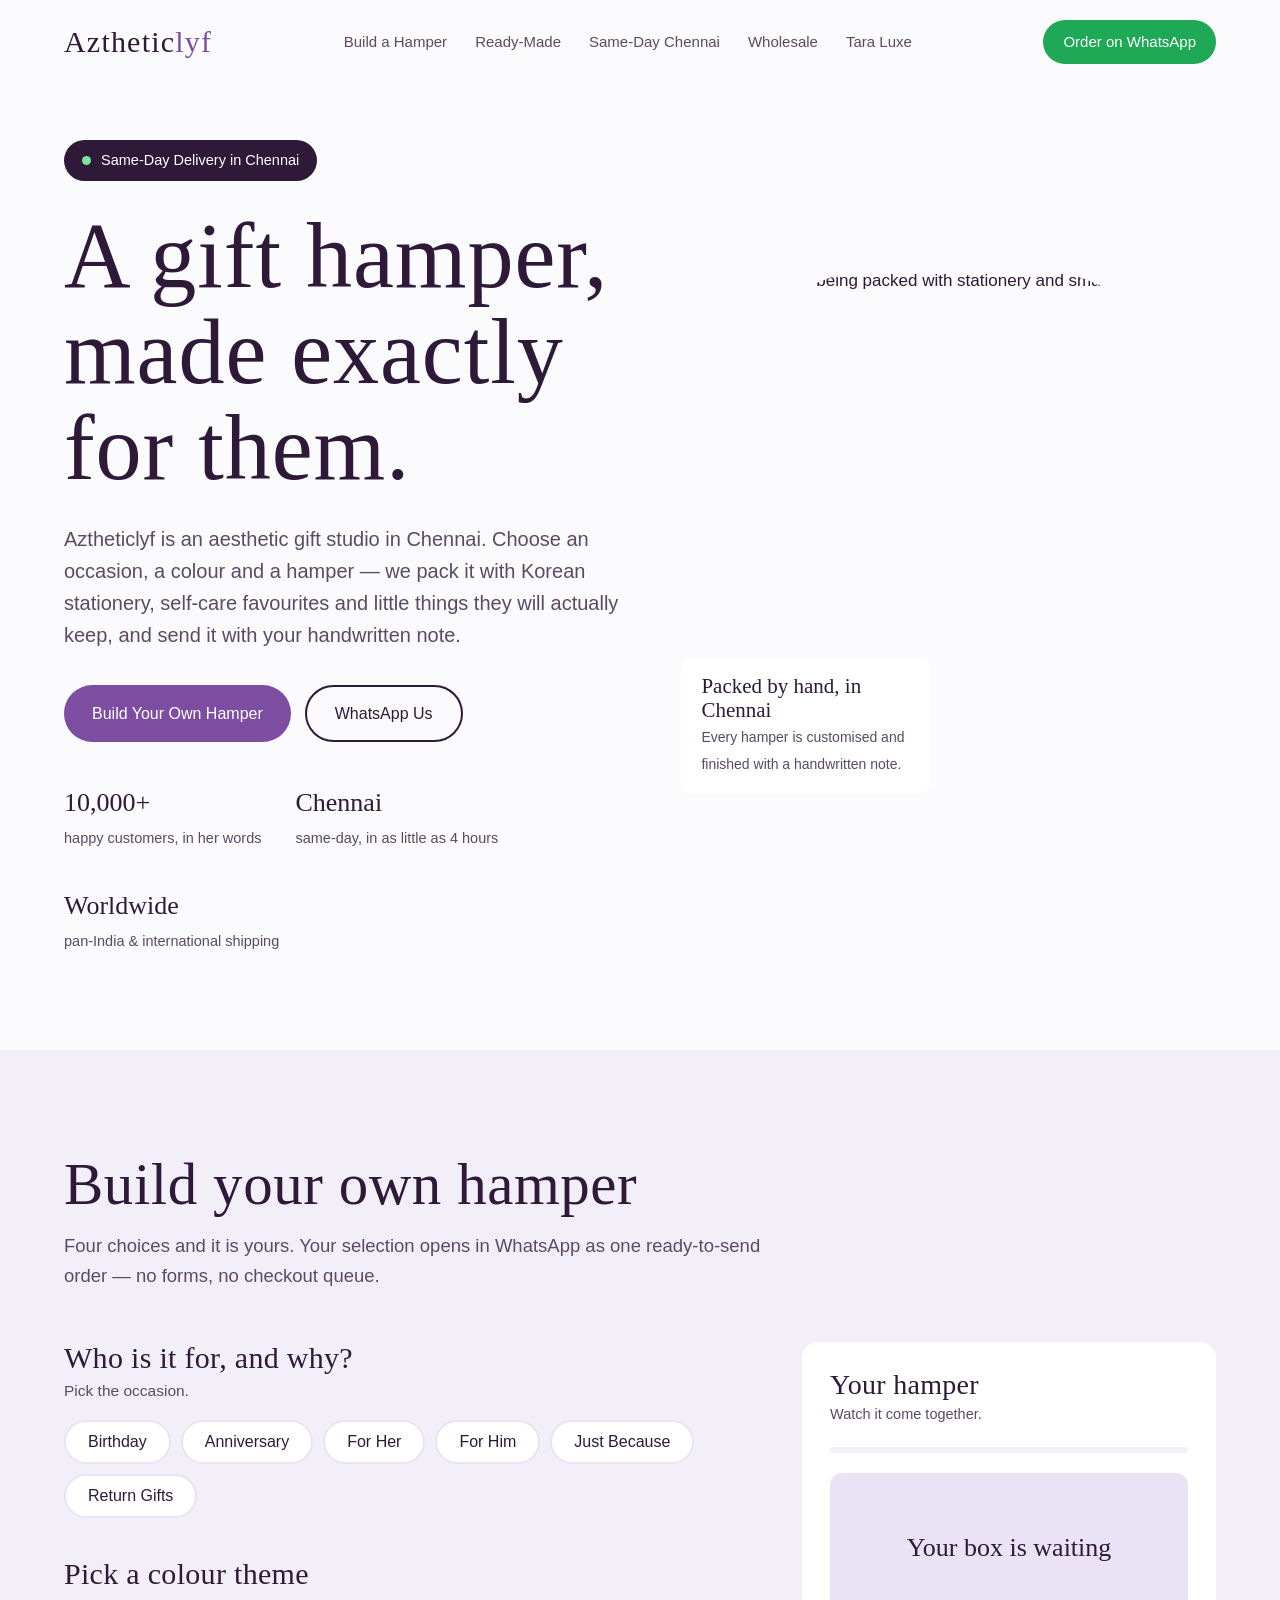
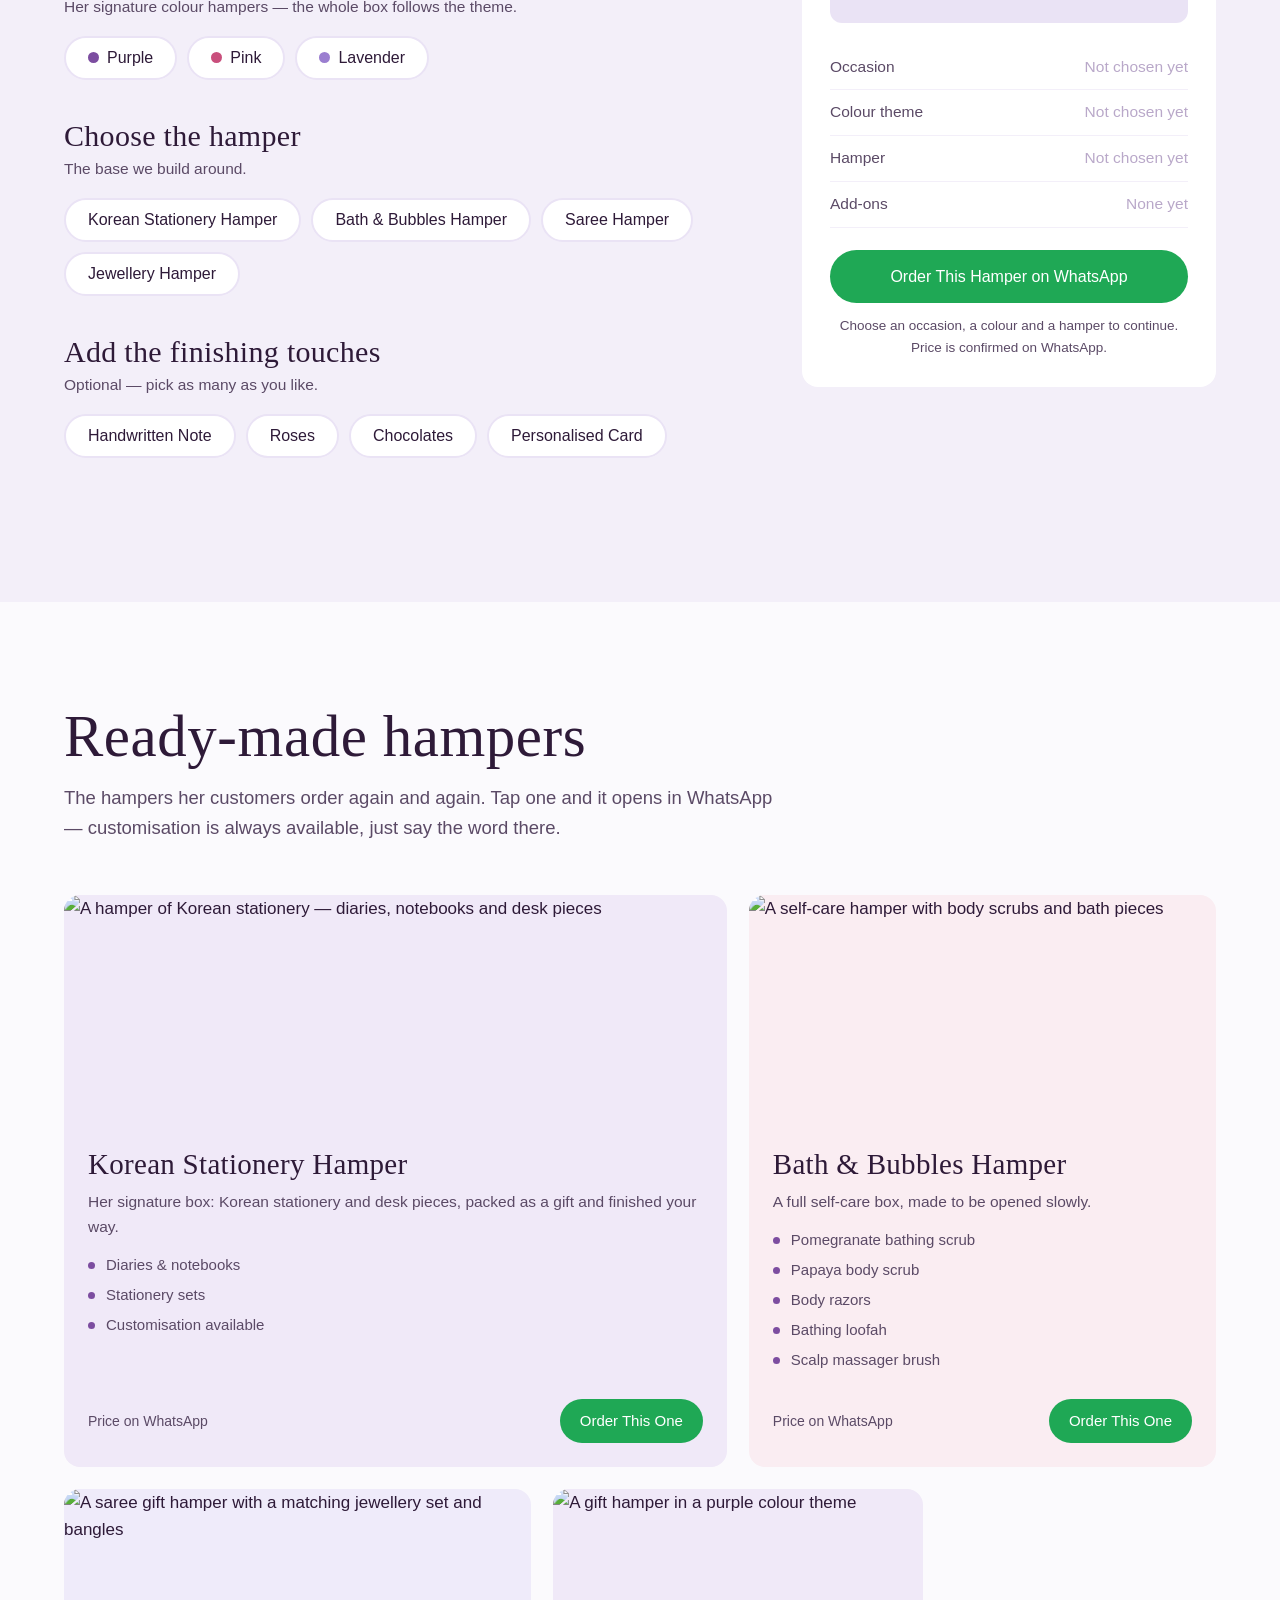
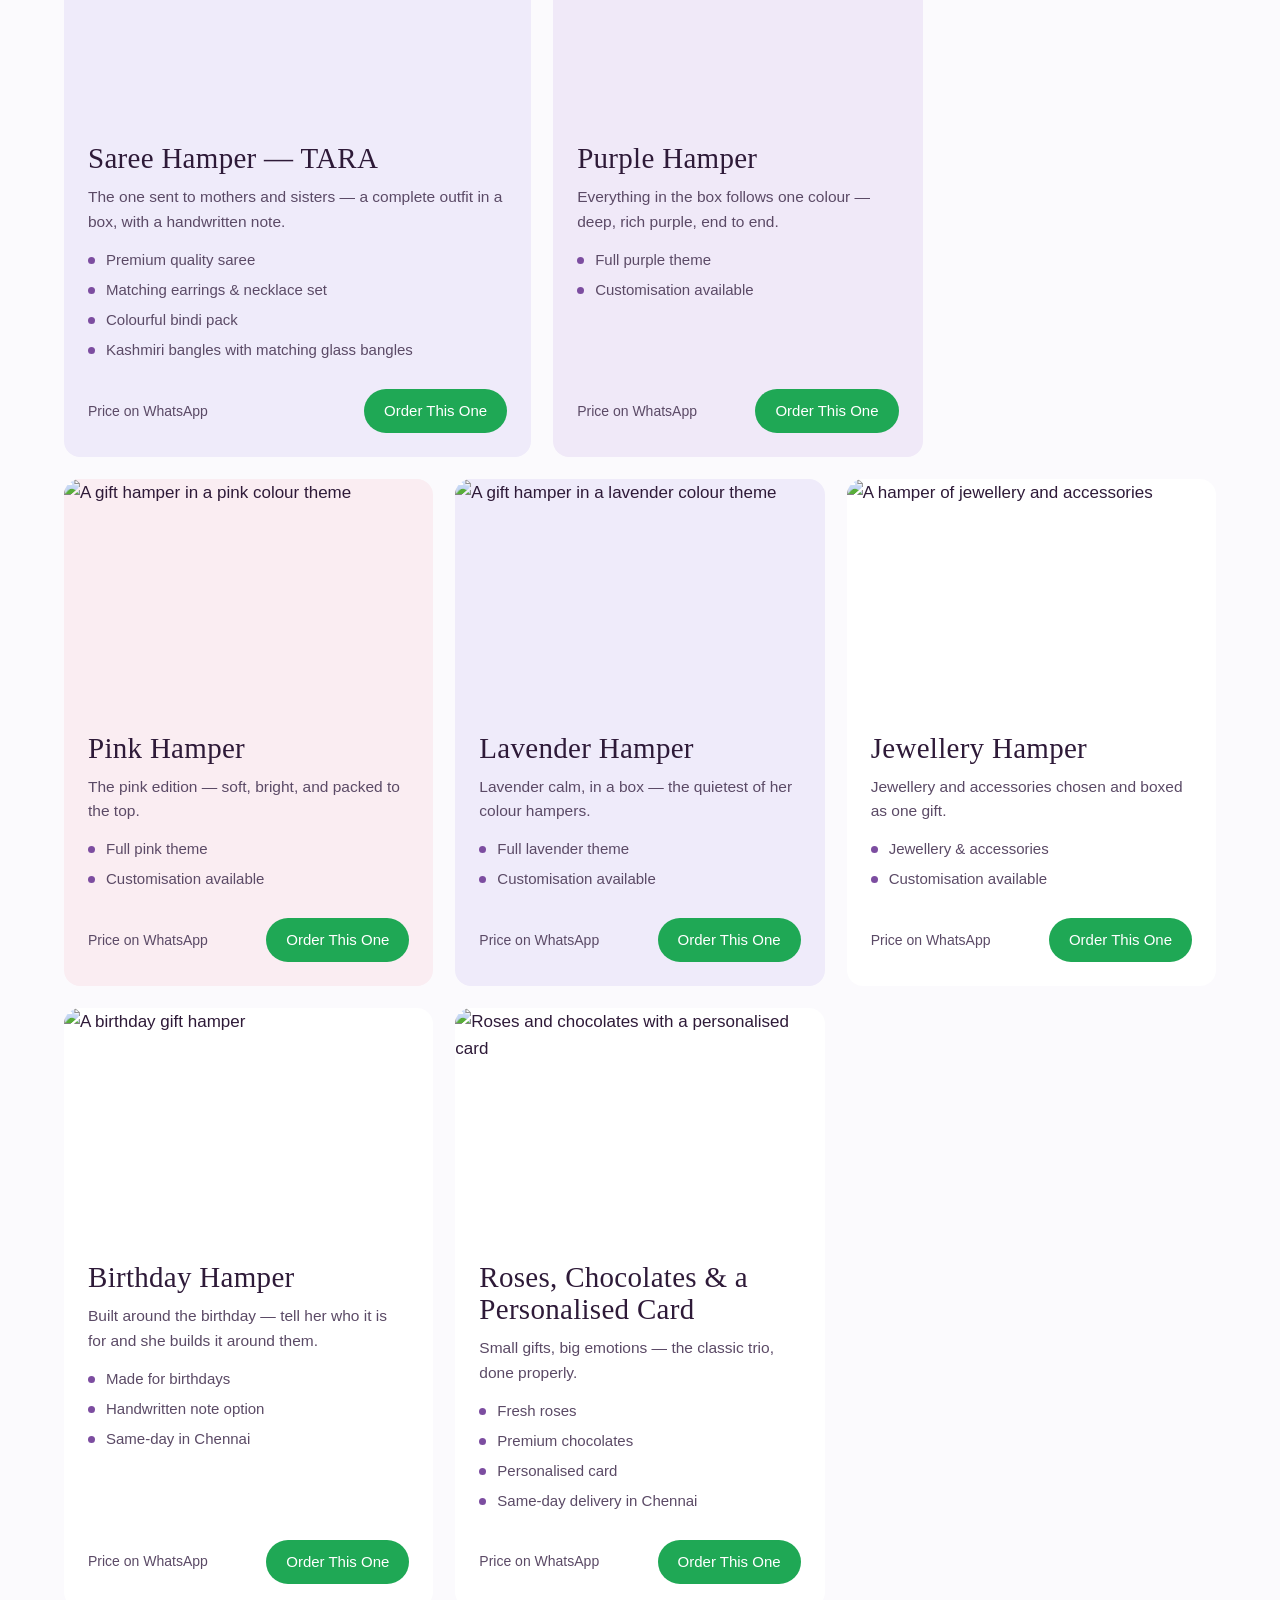
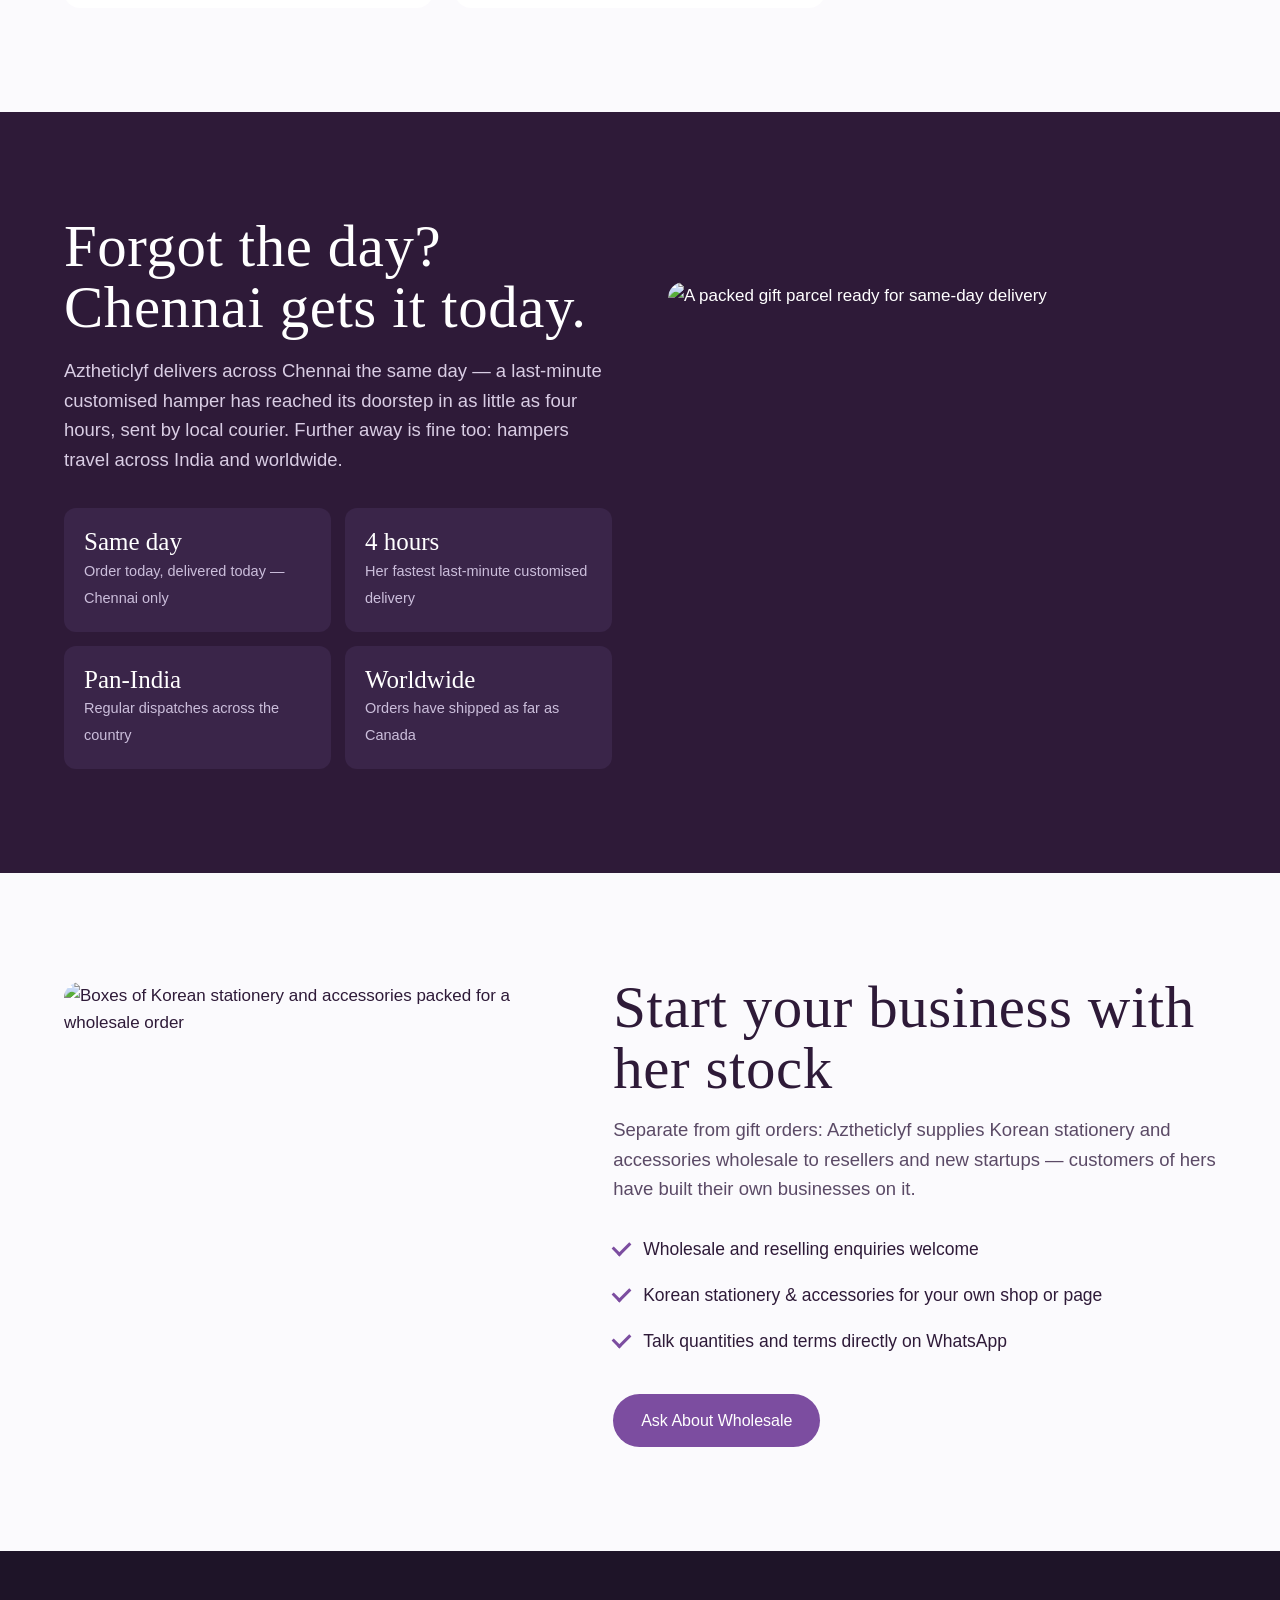
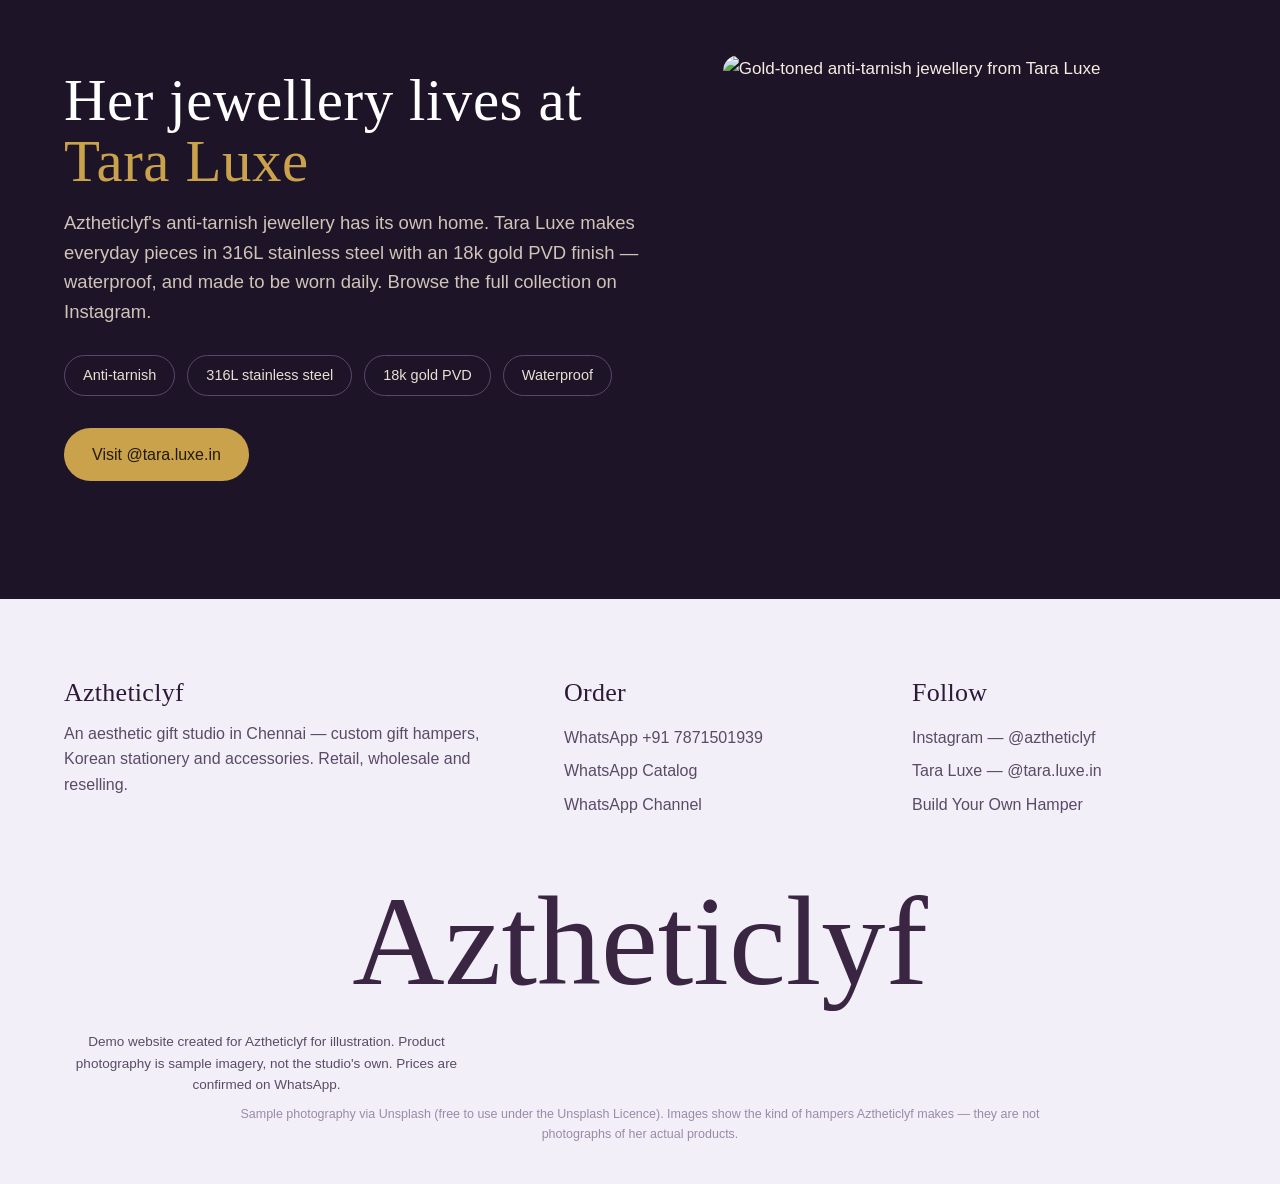
==== index.html @ bad8bf8e "Aztheticlyf hamper demo v1" ====
<!DOCTYPE html>
<html lang="en">
<head>
<meta charset="UTF-8">
<meta name="viewport" content="width=device-width, initial-scale=1.0">
<title>Aztheticlyf — Aesthetic Gift Studio, Chennai | Custom Gift Hampers</title>
<meta name="description" content="Aztheticlyf is an aesthetic gift studio in Chennai. Custom gift hampers, Korean stationery hampers, Bath & Bubbles and Saree hampers — ordered on WhatsApp, with same-day delivery in Chennai.">
<link rel="stylesheet" href="fonts.css">
<style>
:root{
  --ground:#FBFAFD;
  --ground-2:#F3EFF9;
  --ground-3:#EAE3F5;
  --ink:#2E1A38;
  --ink-soft:#5B4A66;
  --accent:#7C4DA0;
  --accent-deep:#5E3580;
  --purple:#7C4DA0;
  --pink:#C94F7C;
  --lavender:#9B7ED0;
  --gold:#C9A24B;
  --dark:#1E1428;
  --radius:999px;
  --max:1200px;
}
*{margin:0;padding:0;box-sizing:border-box}
html{scroll-behavior:smooth}
html.lenis,html.lenis body{height:auto}
.lenis.lenis-smooth{scroll-behavior:auto!important}
body{font-family:'Jost',sans-serif;background:var(--ground);color:var(--ink);font-size:17px;line-height:1.6;font-weight:300;-webkit-font-smoothing:antialiased}
img{display:block;max-width:100%}
a{color:inherit}
h1,h2,h3,.display{font-family:'Italiana',serif;font-weight:400;line-height:1.04;letter-spacing:.01em}
.wrap{max-width:var(--max);margin:0 auto;padding:0 24px}
:focus-visible{outline:3px solid var(--accent);outline-offset:3px;border-radius:4px}
::selection{background:var(--accent);color:#fff}

/* Header */
header{position:sticky;top:0;z-index:50;background:var(--ground)}
.header-in{display:flex;align-items:center;justify-content:space-between;gap:16px;padding-top:18px;padding-bottom:18px}
.wordmark{font-family:'Italiana',serif;font-size:30px;text-decoration:none;letter-spacing:.04em}
.wordmark span{color:var(--accent)}
nav.main{display:flex;gap:28px}
nav.main a{text-decoration:none;font-size:15px;font-weight:400;color:var(--ink-soft)}
nav.main a:hover{color:var(--ink)}
.btn{display:inline-flex;align-items:center;gap:10px;background:var(--accent);color:#fff;text-decoration:none;border:none;cursor:pointer;font-family:'Jost',sans-serif;font-size:16px;font-weight:500;padding:14px 28px;border-radius:var(--radius);transition:background .25s,transform .15s}
.btn:hover{background:var(--accent-deep)}
.btn:active{transform:scale(.97)}
.btn.wa{background:#1FA855}
.btn.wa:hover{background:#178A44}
.btn.ghost{background:transparent;color:var(--ink);border:2px solid var(--ink)}
.btn.ghost:hover{background:var(--ink);color:#fff}
.btn.small{padding:10px 20px;font-size:15px}
.btn[disabled]{opacity:.45;cursor:not-allowed;transform:none}

/* Hero */
.hero{padding:56px 0 96px;background:var(--ground)}
.hero-grid{display:grid;grid-template-columns:1.05fr .95fr;gap:56px;align-items:center}
.hero h1{font-size:clamp(52px,7.2vw,96px)}
.hero h1 em{font-style:normal;color:var(--accent)}
.hero .lede{font-size:20px;color:var(--ink-soft);max-width:34em;margin:26px 0 34px;font-weight:300}
.hero-ctas{display:flex;gap:14px;flex-wrap:wrap}
.sameday{display:inline-flex;align-items:center;gap:10px;background:var(--ink);color:#fff;border-radius:var(--radius);padding:9px 18px;font-size:14.5px;font-weight:500;margin-bottom:28px}
.sameday i{width:9px;height:9px;border-radius:50%;background:#7BE495;display:inline-block}
.hero-meta{display:flex;gap:34px;margin-top:40px;flex-wrap:wrap}
.hero-meta div strong{display:block;font-family:'Italiana',serif;font-size:26px;font-weight:400}
.hero-meta div span{font-size:14.5px;color:var(--ink-soft)}
.hero-img{position:relative}
.hero-img img{width:100%;height:560px;object-fit:cover;border-radius:200px 200px 12px 12px}
.hero-tag{position:absolute;left:-14px;bottom:34px;background:#fff;padding:16px 20px;border-radius:12px;max-width:250px}
.hero-tag strong{font-family:'Italiana',serif;font-weight:400;font-size:21px;display:block;line-height:1.15}
.hero-tag span{font-size:14px;color:var(--ink-soft)}

/* Section base */
section{padding:104px 0}
.sec-head{max-width:720px;margin-bottom:52px}
.sec-head h2{font-size:clamp(40px,4.6vw,62px);margin-bottom:16px}
.sec-head p{font-size:18.5px;color:var(--ink-soft)}

/* Builder */
.builder-sec{background:var(--ground-2)}
.builder-grid{display:grid;grid-template-columns:1.25fr .75fr;gap:48px;align-items:start}
.step-block{margin-bottom:40px}
.step-block h3{font-size:30px;margin-bottom:6px}
.step-block p.hint{color:var(--ink-soft);font-size:15.5px;margin-bottom:16px}
.chips{display:flex;flex-wrap:wrap;gap:10px}
.chip{font-family:'Jost',sans-serif;font-size:16px;font-weight:400;background:#fff;color:var(--ink);border:2px solid var(--ground-3);border-radius:var(--radius);padding:11px 22px;cursor:pointer;transition:border-color .2s,background .2s,transform .12s}
.chip:hover{border-color:var(--accent)}
.chip:active{transform:scale(.96)}
.chip[aria-pressed="true"]{background:var(--ink);border-color:var(--ink);color:#fff}
.chip.theme-purple[aria-pressed="true"]{background:var(--purple);border-color:var(--purple)}
.chip.theme-pink[aria-pressed="true"]{background:var(--pink);border-color:var(--pink)}
.chip.theme-lavender[aria-pressed="true"]{background:var(--lavender);border-color:var(--lavender)}
.chip .dot{display:inline-block;width:11px;height:11px;border-radius:50%;margin-right:8px;vertical-align:baseline}
.summary{position:sticky;top:96px;background:#fff;border-radius:16px;padding:28px}
.summary h3{font-size:28px;margin-bottom:4px}
.summary .sub{font-size:14.5px;color:var(--ink-soft);margin-bottom:20px}
.box-visual{height:150px;border-radius:12px;background:var(--ground-3);position:relative;overflow:hidden;margin-bottom:22px;transition:background .5s}
.box-visual .ribbon{position:absolute;inset:0;display:flex;align-items:center;justify-content:center;font-family:'Italiana',serif;font-size:26px;color:#fff;text-align:center;padding:0 20px;line-height:1.2}
.box-visual .fill{position:absolute;left:0;right:0;bottom:0;height:0%;transition:height .6s cubic-bezier(.22,1,.36,1)}
.sum-row{display:flex;justify-content:space-between;gap:14px;padding:10px 0;border-bottom:1px solid var(--ground-2);font-size:15.5px}
.sum-row dt{color:var(--ink-soft)}
.sum-row dd{font-weight:500;text-align:right}
.sum-row dd.empty{color:#B9A8C9;font-weight:300}
.summary .btn{width:100%;justify-content:center;margin-top:22px}
.summary .note{font-size:13.5px;color:var(--ink-soft);text-align:center;margin-top:12px}
.progress-line{height:6px;background:var(--ground-2);border-radius:99px;overflow:hidden;margin-bottom:20px}
.progress-line i{display:block;height:100%;width:0;background:var(--accent);transition:width .5s cubic-bezier(.22,1,.36,1)}

/* Catalogue */
.cards{display:grid;grid-template-columns:repeat(12,1fr);gap:22px}
.card{background:#fff;border-radius:16px;overflow:hidden;display:flex;flex-direction:column}
.card img{width:100%;height:230px;object-fit:cover}
.card .body{padding:24px;display:flex;flex-direction:column;gap:10px;flex:1}
.card h3{font-size:29px;line-height:1.1}
.card p{color:var(--ink-soft);font-size:15.5px}
.card ul{list-style:none;font-size:15px;color:var(--ink-soft)}
.card ul li{padding:3px 0 3px 18px;position:relative}
.card ul li::before{content:"";position:absolute;left:0;top:12px;width:7px;height:7px;border-radius:50%;background:var(--accent)}
.card .foot{margin-top:auto;padding-top:14px;display:flex;align-items:center;justify-content:space-between;gap:12px}
.price-note{font-size:14px;color:var(--ink-soft);font-weight:400}
.card.c-7{grid-column:span 7}.card.c-5{grid-column:span 5}
.card.c-4{grid-column:span 4}.card.c-8{grid-column:span 8}
.card.tint-purple{background:#F0E9F8}.card.tint-pink{background:#FAEDF2}.card.tint-lav{background:#EFEBFA}
.card.tint-purple .body,.card.tint-pink .body,.card.tint-lav .body{background:transparent}

/* Same day */
.sameday-sec{background:var(--ink);color:#fff}
.sameday-grid{display:grid;grid-template-columns:1fr 1fr;gap:56px;align-items:center}
.sameday-sec h2{font-size:clamp(40px,4.6vw,62px);margin-bottom:18px}
.sameday-sec p{color:#D9CDE4;font-size:18.5px;max-width:32em}
.sameday-sec img{width:100%;height:420px;object-fit:cover;border-radius:16px}
.facts{display:grid;grid-template-columns:1fr 1fr;gap:14px;margin-top:34px}
.fact{background:#3A2549;padding:20px;border-radius:12px}
.fact strong{font-family:'Italiana',serif;font-size:25px;font-weight:400;display:block;line-height:1.15}
.fact span{font-size:14.5px;color:#CBBEDB}

/* Wholesale */
.wholesale-grid{display:grid;grid-template-columns:.9fr 1.1fr;gap:56px;align-items:center}
.wholesale-grid img{width:100%;height:460px;object-fit:cover;border-radius:16px}
.checklist{list-style:none;margin:22px 0 30px}
.checklist li{padding:9px 0 9px 30px;position:relative;font-size:17.5px}
.checklist li::before{content:"";position:absolute;left:0;top:15px;width:14px;height:8px;border-left:3px solid var(--accent);border-bottom:3px solid var(--accent);transform:rotate(-45deg)}

/* Tara */
.tara-sec{background:var(--dark);color:#F3EDE2}
.tara-grid{display:grid;grid-template-columns:1.1fr .9fr;gap:56px;align-items:center}
.tara-sec h2{font-size:clamp(40px,4.6vw,60px);color:#fff}
.tara-sec h2 em{font-style:normal;color:var(--gold)}
.tara-sec p{color:#CFC4B8;font-size:18.5px;margin:16px 0 28px;max-width:32em}
.tara-specs{display:flex;gap:12px;flex-wrap:wrap;margin-bottom:32px}
.tara-specs span{border:1.5px solid #57496B;border-radius:var(--radius);padding:8px 18px;font-size:14.5px;color:#E7DFD2}
.tara-sec img{width:100%;height:440px;object-fit:cover;border-radius:16px}
.btn.gold{background:var(--gold);color:#241A05}
.btn.gold:hover{background:#B28F3A}

/* Footer */
footer{background:var(--ground-2);padding:80px 0 40px}
.foot-grid{display:grid;grid-template-columns:1.2fr .8fr .8fr;gap:44px;margin-bottom:56px}
footer h3{font-size:26px;margin-bottom:14px}
footer a{color:var(--ink-soft);text-decoration:none;display:block;padding:4px 0;font-size:16px}
footer a:hover{color:var(--ink)}
footer p{color:var(--ink-soft);font-size:16px;max-width:30em}
.foot-name{font-family:'Italiana',serif;font-size:clamp(56px,10vw,130px);line-height:1;text-align:center;color:var(--ink);opacity:.94}
.demo-note{text-align:center;font-size:13.5px;color:var(--ink-soft);margin-top:26px}
.credits{text-align:center;font-size:12.5px;color:#9A8AA8;margin-top:8px;max-width:800px;margin-left:auto;margin-right:auto}

.reveal{opacity:1}
@media (prefers-reduced-motion:no-preference){
  .js .reveal{opacity:0}
}
@media(max-width:900px){
  nav.main{display:none}
  .hero-grid,.builder-grid,.sameday-grid,.wholesale-grid,.tara-grid,.foot-grid{grid-template-columns:1fr}
  .hero{padding:32px 0 64px}
  .hero-img img{height:380px}
  .summary{position:static}
  section{padding:72px 0}
  .card.c-7,.card.c-5,.card.c-4,.card.c-8{grid-column:span 12}
  .facts{grid-template-columns:1fr 1fr}
}
@media(max-width:480px){
  body{font-size:16px}
  .wordmark{font-size:23px}
  .header-in{gap:8px}
  .header-in .btn.small{padding:9px 14px;font-size:13.5px;white-space:nowrap}
  .hero h1{font-size:54px}
  .facts{grid-template-columns:1fr}
  .hero-meta{gap:20px}
  .btn{width:100%;justify-content:center}
  .hero-ctas .btn{width:100%}
  .card .foot{flex-direction:column;align-items:stretch}
  .card .foot .btn{justify-content:center}
}
</style>
</head>
<body>
<header>
  <div class="wrap header-in">
    <a class="wordmark" href="#top">Azthetic<span>lyf</span></a>
    <nav class="main" aria-label="Main">
      <a href="#builder">Build a Hamper</a>
      <a href="#hampers">Ready-Made</a>
      <a href="#sameday">Same-Day Chennai</a>
      <a href="#wholesale">Wholesale</a>
      <a href="#tara">Tara Luxe</a>
    </nav>
    <a class="btn small wa" href="https://wa.me/917871501939?text=Hi%20Aztheticlyf!%20I%27d%20like%20to%20order%20a%20gift%20hamper." target="_blank" rel="noopener">Order on WhatsApp</a>
  </div>
</header>

<main id="top">
  <!-- HERO -->
  <div class="hero">
    <div class="wrap hero-grid">
      <div>
        <p class="sameday reveal"><i></i> Same-Day Delivery in Chennai</p>
        <h1 class="reveal">A gift hamper, made exactly for them.</h1>
        <p class="lede reveal">Aztheticlyf is an aesthetic gift studio in Chennai. Choose an occasion, a colour and a hamper — we pack it with Korean stationery, self-care favourites and little things they will actually keep, and send it with your handwritten note.</p>
        <div class="hero-ctas reveal">
          <a class="btn" href="#builder">Build Your Own Hamper</a>
          <a class="btn ghost" href="https://wa.me/917871501939?text=Hi%20Aztheticlyf!%20I%27d%20like%20to%20order%20a%20gift%20hamper." target="_blank" rel="noopener">WhatsApp Us</a>
        </div>
        <div class="hero-meta reveal">
          <div><strong>10,000+</strong><span>happy customers, in her words</span></div>
          <div><strong>Chennai</strong><span>same-day, in as little as 4 hours</span></div>
          <div><strong>Worldwide</strong><span>pan-India &amp; international shipping</span></div>
        </div>
      </div>
      <div class="hero-img reveal">
        <img id="heroImg" src="assets/hero.jpg" alt="A gift hamper being packed with stationery and small gifts" width="900" height="1120">
        <div class="hero-tag"><strong>Packed by hand, in Chennai</strong><span>Every hamper is customised and finished with a handwritten note.</span></div>
      </div>
    </div>
  </div>

  <!-- BUILDER -->
  <section class="builder-sec" id="builder">
    <div class="wrap">
      <div class="sec-head reveal">
        <h2>Build your own hamper</h2>
        <p>Four choices and it is yours. Your selection opens in WhatsApp as one ready-to-send order — no forms, no checkout queue.</p>
      </div>
      <div class="builder-grid">
        <div>
          <div class="step-block reveal">
            <h3>Who is it for, and why?</h3>
            <p class="hint">Pick the occasion.</p>
            <div class="chips" role="group" aria-label="Occasion" id="occasionChips"></div>
          </div>
          <div class="step-block reveal">
            <h3>Pick a colour theme</h3>
            <p class="hint">Her signature colour hampers — the whole box follows the theme.</p>
            <div class="chips" role="group" aria-label="Colour theme" id="themeChips"></div>
          </div>
          <div class="step-block reveal">
            <h3>Choose the hamper</h3>
            <p class="hint">The base we build around.</p>
            <div class="chips" role="group" aria-label="Hamper type" id="baseChips"></div>
          </div>
          <div class="step-block reveal">
            <h3>Add the finishing touches</h3>
            <p class="hint">Optional — pick as many as you like.</p>
            <div class="chips" role="group" aria-label="Add-ons" id="addonChips"></div>
          </div>
        </div>
        <aside class="summary reveal" aria-live="polite" aria-label="Your hamper summary">
          <h3>Your hamper</h3>
          <p class="sub">Watch it come together.</p>
          <div class="progress-line" aria-hidden="true"><i id="progressFill"></i></div>
          <div class="box-visual" id="boxVisual">
            <div class="fill" id="boxFill"></div>
            <div class="ribbon" id="boxLabel">Your box is waiting</div>
          </div>
          <dl>
            <div class="sum-row"><dt>Occasion</dt><dd id="sumOccasion" class="empty">Not chosen yet</dd></div>
            <div class="sum-row"><dt>Colour theme</dt><dd id="sumTheme" class="empty">Not chosen yet</dd></div>
            <div class="sum-row"><dt>Hamper</dt><dd id="sumBase" class="empty">Not chosen yet</dd></div>
            <div class="sum-row"><dt>Add-ons</dt><dd id="sumAddons" class="empty">None yet</dd></div>
          </dl>
          <a class="btn wa" id="orderBtn" href="#" target="_blank" rel="noopener" aria-disabled="true">Order This Hamper on WhatsApp</a>
          <p class="note" id="orderNote">Choose an occasion, a colour and a hamper to continue. Price is confirmed on WhatsApp.</p>
        </aside>
      </div>
    </div>
  </section>

  <!-- READY-MADE -->
  <section id="hampers">
    <div class="wrap">
      <div class="sec-head reveal">
        <h2>Ready-made hampers</h2>
        <p>The hampers her customers order again and again. Tap one and it opens in WhatsApp — customisation is always available, just say the word there.</p>
      </div>
      <div class="cards" id="cards"></div>
    </div>
  </section>

  <!-- SAME DAY -->
  <section class="sameday-sec" id="sameday">
    <div class="wrap sameday-grid">
      <div class="reveal">
        <h2>Forgot the day? Chennai gets it today.</h2>
        <p>Aztheticlyf delivers across Chennai the same day — a last-minute customised hamper has reached its doorstep in as little as four hours, sent by local courier. Further away is fine too: hampers travel across India and worldwide.</p>
        <div class="facts">
          <div class="fact"><strong>Same day</strong><span>Order today, delivered today — Chennai only</span></div>
          <div class="fact"><strong>4 hours</strong><span>Her fastest last-minute customised delivery</span></div>
          <div class="fact"><strong>Pan-India</strong><span>Regular dispatches across the country</span></div>
          <div class="fact"><strong>Worldwide</strong><span>Orders have shipped as far as Canada</span></div>
        </div>
      </div>
      <img class="reveal" id="samedayImg" src="assets/delivery.jpg" alt="A packed gift parcel ready for same-day delivery" width="900" height="760" loading="lazy">
    </div>
  </section>

  <!-- WHOLESALE -->
  <section id="wholesale">
    <div class="wrap wholesale-grid">
      <img class="reveal" id="wholesaleImg" src="assets/wholesale.jpg" alt="Boxes of Korean stationery and accessories packed for a wholesale order" width="900" height="1020" loading="lazy">
      <div class="reveal">
        <div class="sec-head" style="margin-bottom:0">
          <h2>Start your business with her stock</h2>
          <p>Separate from gift orders: Aztheticlyf supplies Korean stationery and accessories wholesale to resellers and new startups — customers of hers have built their own businesses on it.</p>
        </div>
        <ul class="checklist">
          <li>Wholesale and reselling enquiries welcome</li>
          <li>Korean stationery &amp; accessories for your own shop or page</li>
          <li>Talk quantities and terms directly on WhatsApp</li>
        </ul>
        <a class="btn" href="https://wa.me/917871501939?text=Hi%20Aztheticlyf!%20I%27m%20interested%20in%20WHOLESALE%20%2F%20reselling%20your%20Korean%20stationery%20and%20accessories.%20Please%20share%20the%20details." target="_blank" rel="noopener">Ask About Wholesale</a>
      </div>
    </div>
  </section>

  <!-- TARA LUXE -->
  <section class="tara-sec" id="tara">
    <div class="wrap tara-grid">
      <div class="reveal">
        <h2>Her jewellery lives at <em>Tara Luxe</em></h2>
        <p>Aztheticlyf's anti-tarnish jewellery has its own home. Tara Luxe makes everyday pieces in 316L stainless steel with an 18k gold PVD finish — waterproof, and made to be worn daily. Browse the full collection on Instagram.</p>
        <div class="tara-specs">
          <span>Anti-tarnish</span><span>316L stainless steel</span><span>18k gold PVD</span><span>Waterproof</span>
        </div>
        <a class="btn gold" href="https://www.instagram.com/tara.luxe.in" target="_blank" rel="noopener">Visit @tara.luxe.in</a>
      </div>
      <img class="reveal" id="taraImg" src="assets/tara.jpg" alt="Gold-toned anti-tarnish jewellery from Tara Luxe" width="900" height="980" loading="lazy">
    </div>
  </section>
</main>

<footer>
  <div class="wrap">
    <div class="foot-grid">
      <div>
        <h3>Aztheticlyf</h3>
        <p>An aesthetic gift studio in Chennai — custom gift hampers, Korean stationery and accessories. Retail, wholesale and reselling.</p>
      </div>
      <div>
        <h3>Order</h3>
        <a href="https://wa.me/917871501939" target="_blank" rel="noopener">WhatsApp +91 7871501939</a>
        <a href="https://wa.me/c/917871501939" target="_blank" rel="noopener">WhatsApp Catalog</a>
        <a href="https://whatsapp.com/channel/0029VbCXET9IXnlwzl1VD32G" target="_blank" rel="noopener">WhatsApp Channel</a>
      </div>
      <div>
        <h3>Follow</h3>
        <a href="https://www.instagram.com/aztheticlyf" target="_blank" rel="noopener">Instagram — @aztheticlyf</a>
        <a href="https://www.instagram.com/tara.luxe.in" target="_blank" rel="noopener">Tara Luxe — @tara.luxe.in</a>
        <a href="#builder">Build Your Own Hamper</a>
      </div>
    </div>
    <p class="foot-name">Aztheticlyf</p>
    <p class="demo-note">Demo website created for Aztheticlyf for illustration. Product photography is sample imagery, not the studio's own. Prices are confirmed on WhatsApp.</p>
    <p class="credits" id="credits">Sample photography via Unsplash (free to use under the Unsplash Licence). Images show the kind of hampers Aztheticlyf makes — they are not photographs of her actual products.</p>
  </div>
</footer>

<script src="assets/gsap.min.js"></script>
<script src="assets/ScrollTrigger.min.js"></script>
<script src="assets/lenis.min.js"></script>
<script>
(function(){
  "use strict";
  document.documentElement.classList.add('js');
  var WA = "https://wa.me/917871501939";

  /* ---------- Builder ---------- */
  var OCCASIONS = ["Birthday","Anniversary","For Her","For Him","Just Because","Return Gifts"];
  var THEMES = [
    {name:"Purple", hex:"#7C4DA0"},
    {name:"Pink", hex:"#C94F7C"},
    {name:"Lavender", hex:"#9B7ED0"}
  ];
  var BASES = ["Korean Stationery Hamper","Bath & Bubbles Hamper","Saree Hamper","Jewellery Hamper"];
  var ADDONS = ["Handwritten Note","Roses","Chocolates","Personalised Card"];

  var state = { occasion:null, theme:null, base:null, addons:new Set() };

  function chipGroup(el, items, render){
    items.forEach(function(item){ render(el, item); });
  }
  function makeChip(label, group, isTheme, hex){
    var b = document.createElement('button');
    b.type = 'button'; b.className = 'chip' + (isTheme ? ' theme-' + label.toLowerCase() : '');
    b.setAttribute('aria-pressed','false');
    if(isTheme){ b.innerHTML = '<span class="dot" style="background:'+hex+'"></span>' + label; }
    else { b.textContent = label; }
    b.addEventListener('click', function(){
      if(group === 'addons'){
        var on = b.getAttribute('aria-pressed') === 'true';
        b.setAttribute('aria-pressed', on ? 'false' : 'true');
        if(on) state.addons.delete(label); else state.addons.add(label);
      } else {
        var siblings = b.parentElement.querySelectorAll('.chip');
        siblings.forEach(function(s){ s.setAttribute('aria-pressed','false'); });
        b.setAttribute('aria-pressed','true');
        state[group] = label;
      }
      updateSummary();
    });
    return b;
  }
  chipGroup(document.getElementById('occasionChips'), OCCASIONS, function(el,i){ el.appendChild(makeChip(i,'occasion')); });
  chipGroup(document.getElementById('themeChips'), THEMES, function(el,t){ el.appendChild(makeChip(t.name,'theme',true,t.hex)); });
  chipGroup(document.getElementById('baseChips'), BASES, function(el,i){ el.appendChild(makeChip(i,'base')); });
  chipGroup(document.getElementById('addonChips'), ADDONS, function(el,i){ el.appendChild(makeChip(i,'addons')); });

  function setRow(id, val){
    var el = document.getElementById(id);
    el.textContent = val || el.dataset.empty;
    el.classList.toggle('empty', !val);
  }
  ['sumOccasion','sumTheme','sumBase','sumAddons'].forEach(function(id){
    var el=document.getElementById(id); el.dataset.empty = el.textContent;
  });

  function updateSummary(){
    setRow('sumOccasion', state.occasion);
    setRow('sumTheme', state.theme);
    setRow('sumBase', state.base);
    setRow('sumAddons', state.addons.size ? Array.from(state.addons).join(', ') : null);

    var steps = (state.occasion?1:0) + (state.theme?1:0) + (state.base?1:0);
    document.getElementById('progressFill').style.width = (steps/3*100) + '%';
    var fill = document.getElementById('boxFill');
    var themeObj = THEMES.find(function(t){ return t.name === state.theme; });
    fill.style.height = (steps/3*100) + '%';
    fill.style.background = themeObj ? themeObj.hex : 'transparent';
    var label = document.getElementById('boxLabel');
    if(steps === 3){
      label.textContent = state.base.replace(' Hamper','') + ' · ' + state.theme;
      document.getElementById('boxVisual').style.background = '#fff';
    } else if(steps > 0){
      label.textContent = 'Building your box…';
      label.style.color = 'var(--ink)';
    } else {
      label.textContent = 'Your box is waiting';
      label.style.color = 'var(--ink)';
    }
    if(steps === 3) label.style.color = '#fff';

    var btn = document.getElementById('orderBtn');
    var note = document.getElementById('orderNote');
    if(steps === 3){
      var lines = [
        "Hi Aztheticlyf! I'd like to build my own hamper.",
        "Occasion: " + state.occasion,
        "Colour theme: " + state.theme,
        "Hamper: " + state.base,
        "Add-ons: " + (state.addons.size ? Array.from(state.addons).join(', ') : 'None'),
        "Please share the price and details."
      ];
      btn.href = WA + "?text=" + encodeURIComponent(lines.join("\n"));
      btn.removeAttribute('aria-disabled');
      btn.removeAttribute('disabled');
      note.textContent = "Ready — this opens WhatsApp with your full selection written out.";
    } else {
      btn.href = "#builder";
      btn.setAttribute('aria-disabled','true');
      note.textContent = "Choose an occasion, a colour and a hamper to continue. Price is confirmed on WhatsApp.";
    }
  }
  document.getElementById('orderBtn').addEventListener('click', function(e){
    if(state.occasion && state.theme && state.base) return;
    e.preventDefault();
    document.getElementById('builder').scrollIntoView({behavior:'smooth'});
  });
  updateSummary();

  /* ---------- Ready-made cards ---------- */
  var CARDS = [
    { name:"Korean Stationery Hamper", span:"c-7", tint:"tint-purple", img:"assets/card-stationery.jpg",
      alt:"A hamper of Korean stationery — diaries, notebooks and desk pieces",
      desc:"Her signature box: Korean stationery and desk pieces, packed as a gift and finished your way.",
      items:["Diaries & notebooks","Stationery sets","Customisation available"] },
    { name:"Bath & Bubbles Hamper", span:"c-5", tint:"tint-pink", img:"assets/card-bath.jpg",
      alt:"A self-care hamper with body scrubs and bath pieces",
      desc:"A full self-care box, made to be opened slowly.",
      items:["Pomegranate bathing scrub","Papaya body scrub","Body razors","Bathing loofah","Scalp massager brush"] },
    { name:"Saree Hamper — TARA", span:"c-5", tint:"tint-lav", img:"assets/card-saree.jpg",
      alt:"A saree gift hamper with a matching jewellery set and bangles",
      desc:"The one sent to mothers and sisters — a complete outfit in a box, with a handwritten note.",
      items:["Premium quality saree","Matching earrings & necklace set","Colourful bindi pack","Kashmiri bangles with matching glass bangles"] },
    { name:"Purple Hamper", span:"c-4", tint:"tint-purple", img:"assets/card-purple.jpg",
      alt:"A gift hamper in a purple colour theme",
      desc:"Everything in the box follows one colour — deep, rich purple, end to end.", items:["Full purple theme","Customisation available"] },
    { name:"Pink Hamper", span:"c-4", tint:"tint-pink", img:"assets/card-pink.jpg",
      alt:"A gift hamper in a pink colour theme",
      desc:"The pink edition — soft, bright, and packed to the top.", items:["Full pink theme","Customisation available"] },
    { name:"Lavender Hamper", span:"c-4", tint:"tint-lav", img:"assets/card-lavender.jpg",
      alt:"A gift hamper in a lavender colour theme",
      desc:"Lavender calm, in a box — the quietest of her colour hampers.", items:["Full lavender theme","Customisation available"] },
    { name:"Jewellery Hamper", span:"c-4", tint:"", img:"assets/card-jewellery.jpg",
      alt:"A hamper of jewellery and accessories",
      desc:"Jewellery and accessories chosen and boxed as one gift.", items:["Jewellery & accessories","Customisation available"] },
    { name:"Birthday Hamper", span:"c-4", tint:"", img:"assets/card-birthday.jpg",
      alt:"A birthday gift hamper",
      desc:"Built around the birthday — tell her who it is for and she builds it around them.", items:["Made for birthdays","Handwritten note option","Same-day in Chennai"] },
    { name:"Roses, Chocolates & a Personalised Card", span:"c-4", tint:"", img:"assets/card-roses.jpg",
      alt:"Roses and chocolates with a personalised card",
      desc:"Small gifts, big emotions — the classic trio, done properly.",
      items:["Fresh roses","Premium chocolates","Personalised card","Same-day delivery in Chennai"] }
  ];
  var cardsEl = document.getElementById('cards');
  CARDS.forEach(function(c){
    var msg = "Hi Aztheticlyf! I'd like to order the " + c.name + ". Please share the price and details.";
    var article = document.createElement('article');
    article.className = 'card reveal ' + c.span + ' ' + c.tint;
    article.innerHTML =
      '<img src="'+c.img+'" alt="'+c.alt+'" loading="lazy" width="900" height="620">' +
      '<div class="body"><h3>'+c.name+'</h3><p>'+c.desc+'</p>' +
      '<ul>' + c.items.map(function(i){ return '<li>'+i+'</li>'; }).join('') + '</ul>' +
      '<div class="foot"><span class="price-note">Price on WhatsApp</span>' +
      '<a class="btn small wa" target="_blank" rel="noopener" href="'+WA+'?text='+encodeURIComponent(msg)+'">Order This One</a></div></div>';
    cardsEl.appendChild(article);
  });

  /* ---------- Motion: Lenis + GSAP, reduced-motion safe ---------- */
  var reduced = window.matchMedia('(prefers-reduced-motion: reduce)').matches;
  if(!reduced && window.Lenis){
    var lenis = new Lenis({ lerp: 0.1, smoothWheel: true });
    function raf(t){ lenis.raf(t); requestAnimationFrame(raf); }
    requestAnimationFrame(raf);
    document.querySelectorAll('a[href^="#"]').forEach(function(a){
      a.addEventListener('click', function(e){
        var id = a.getAttribute('href');
        if(id.length > 1 && document.querySelector(id)){ e.preventDefault(); lenis.scrollTo(id, {offset:-70}); }
      });
    });
  }
  if(!reduced && window.gsap && window.ScrollTrigger){
    gsap.registerPlugin(ScrollTrigger);
    document.querySelectorAll('.reveal').forEach(function(el){
      gsap.fromTo(el, {y:28, opacity:0}, {
        y:0, opacity:1, duration:.9, ease:'power3.out',
        scrollTrigger:{ trigger: el, start: 'top 88%', once: true }
      });
    });
    gsap.to('#heroImg', { scale: 1.06, ease: 'none',
      scrollTrigger:{ trigger: '.hero', start:'top top', end:'bottom top', scrub: true } });
  } else {
    document.querySelectorAll('.reveal').forEach(function(el){ el.style.opacity = 1; });
  }
})();
</script>
</body>
</html>
---- fonts.css ----
@font-face{font-family:'Italiana';font-style:normal;font-weight:400;font-display:swap;src:url('assets/fonts/italiana-400.woff2') format('woff2')}
@font-face{font-family:'Jost';font-style:italic;font-weight:400;font-display:swap;src:url('assets/fonts/jost-400-italic.woff2') format('woff2')}
@font-face{font-family:'Jost';font-style:normal;font-weight:300;font-display:swap;src:url('assets/fonts/jost-300.woff2') format('woff2')}
@font-face{font-family:'Jost';font-style:normal;font-weight:400;font-display:swap;src:url('assets/fonts/jost-400.woff2') format('woff2')}
@font-face{font-family:'Jost';font-style:normal;font-weight:500;font-display:swap;src:url('assets/fonts/jost-500.woff2') format('woff2')}
@font-face{font-family:'Jost';font-style:normal;font-weight:600;font-display:swap;src:url('assets/fonts/jost-600.woff2') format('woff2')}
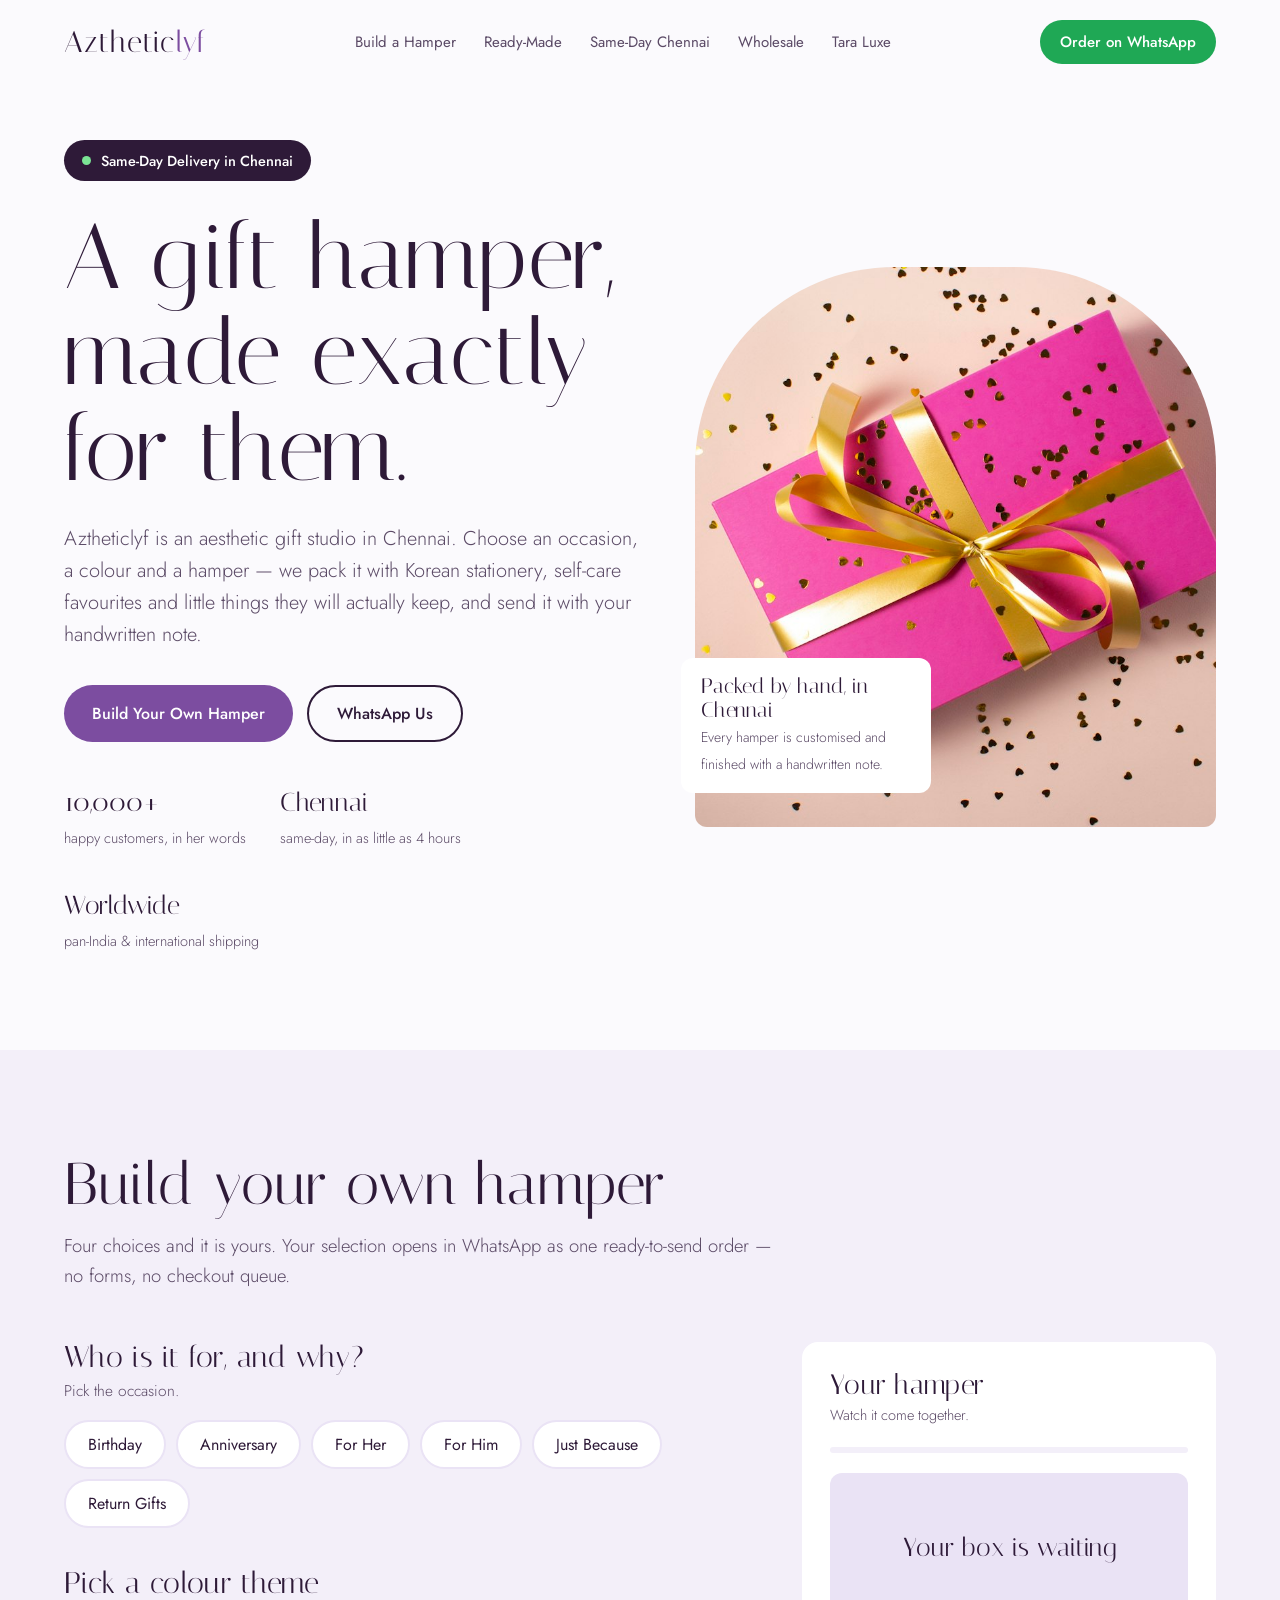
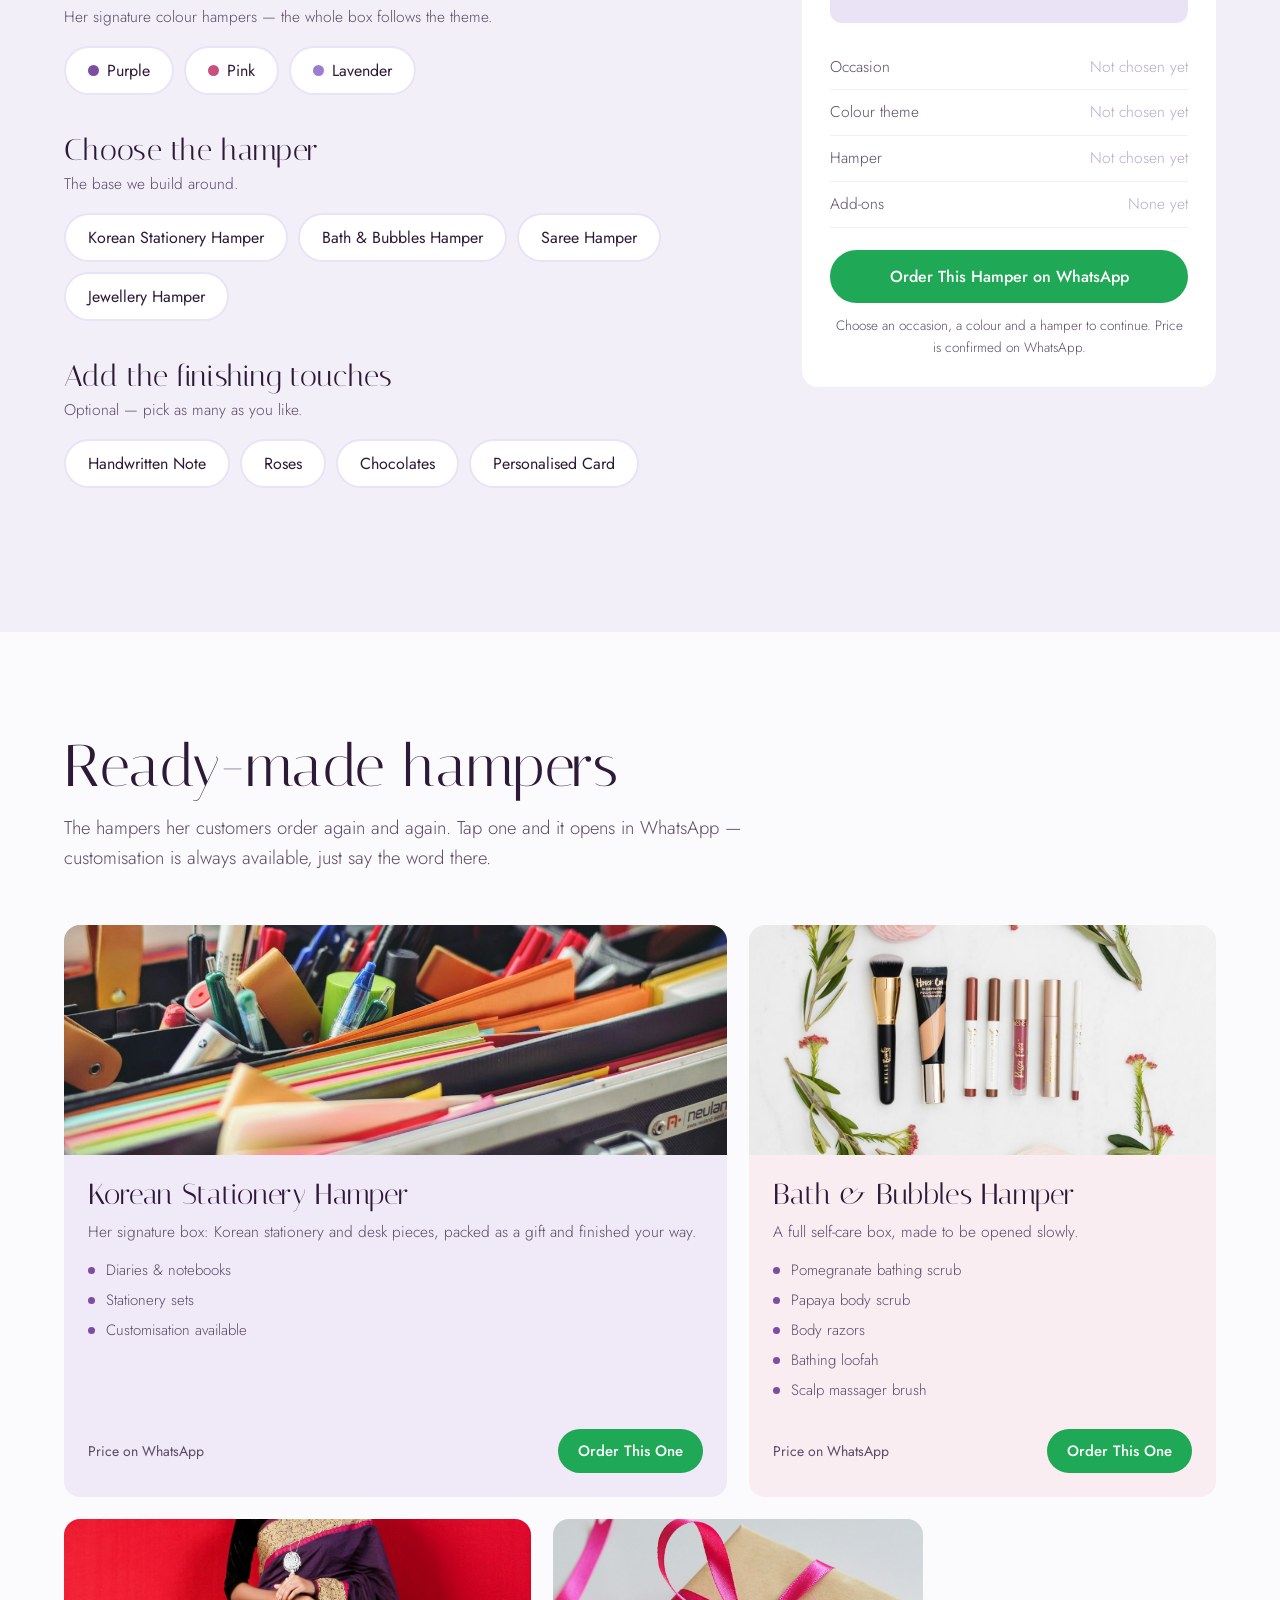
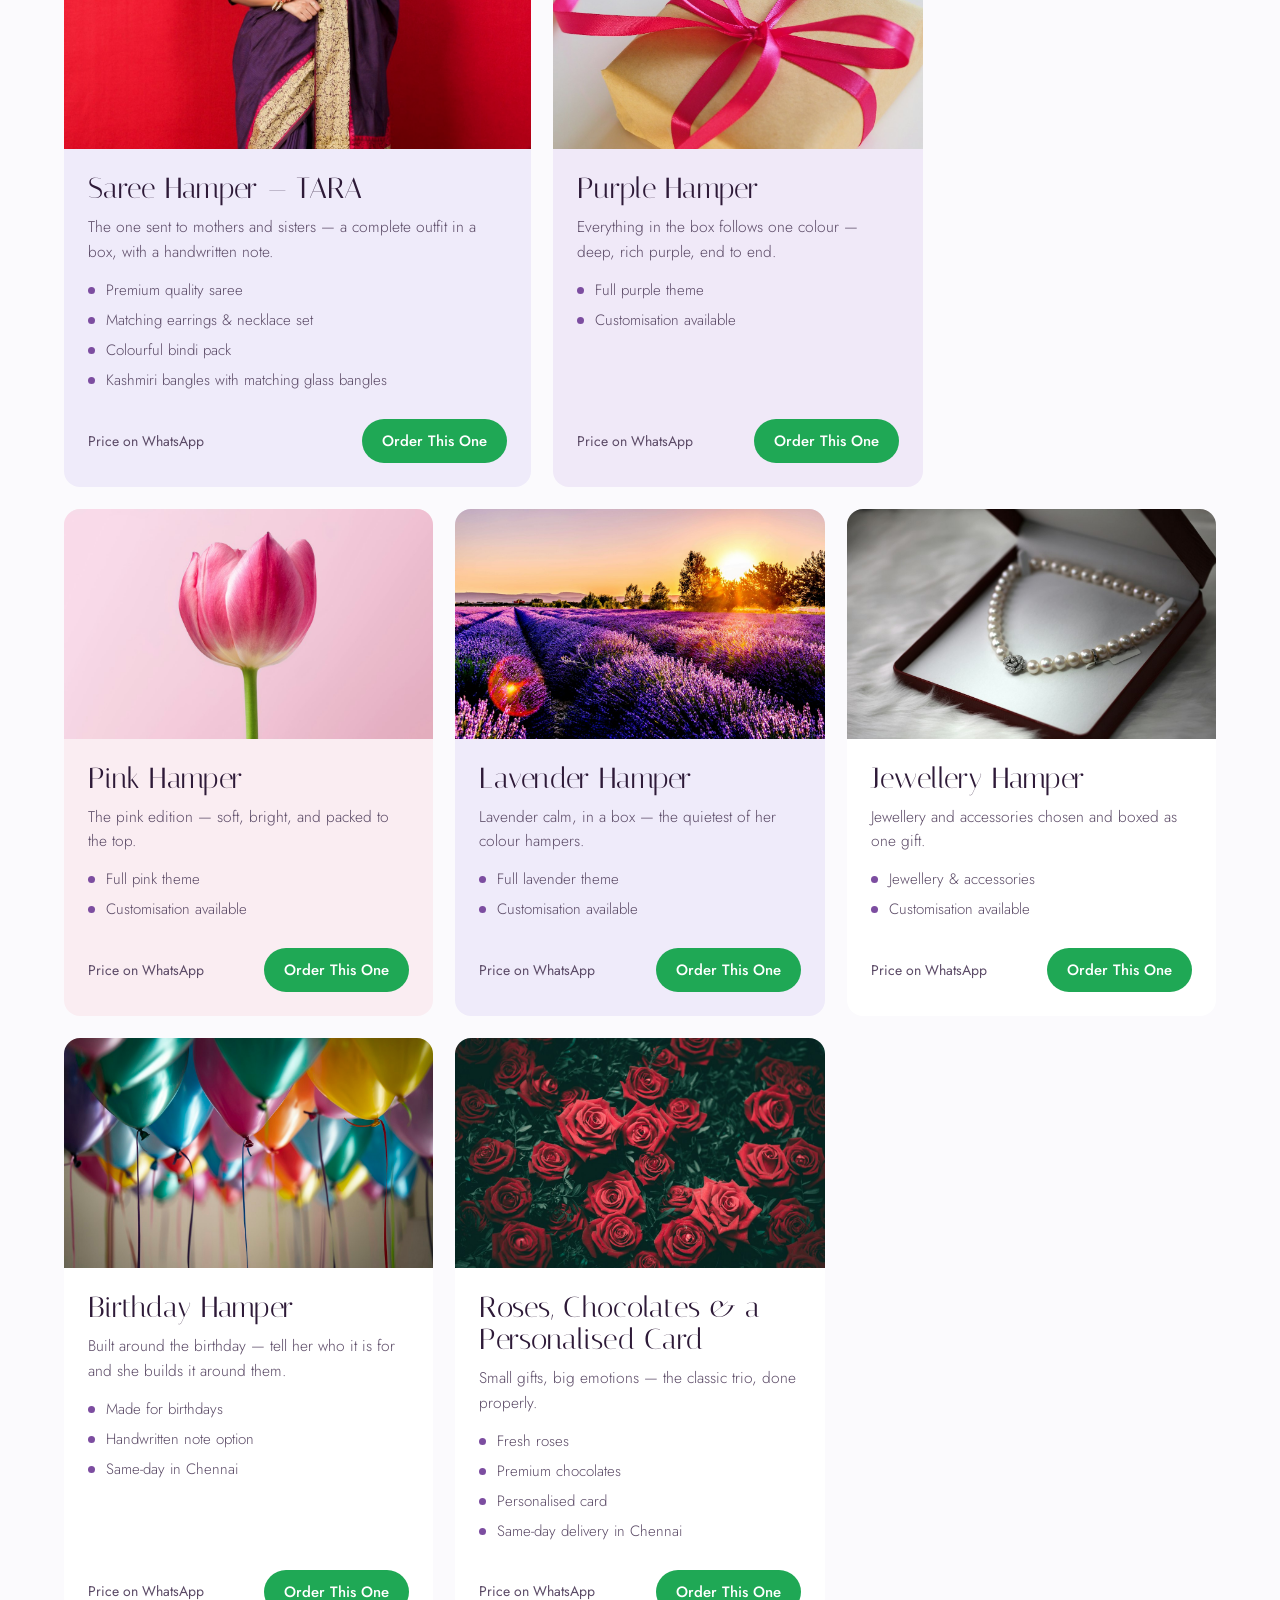
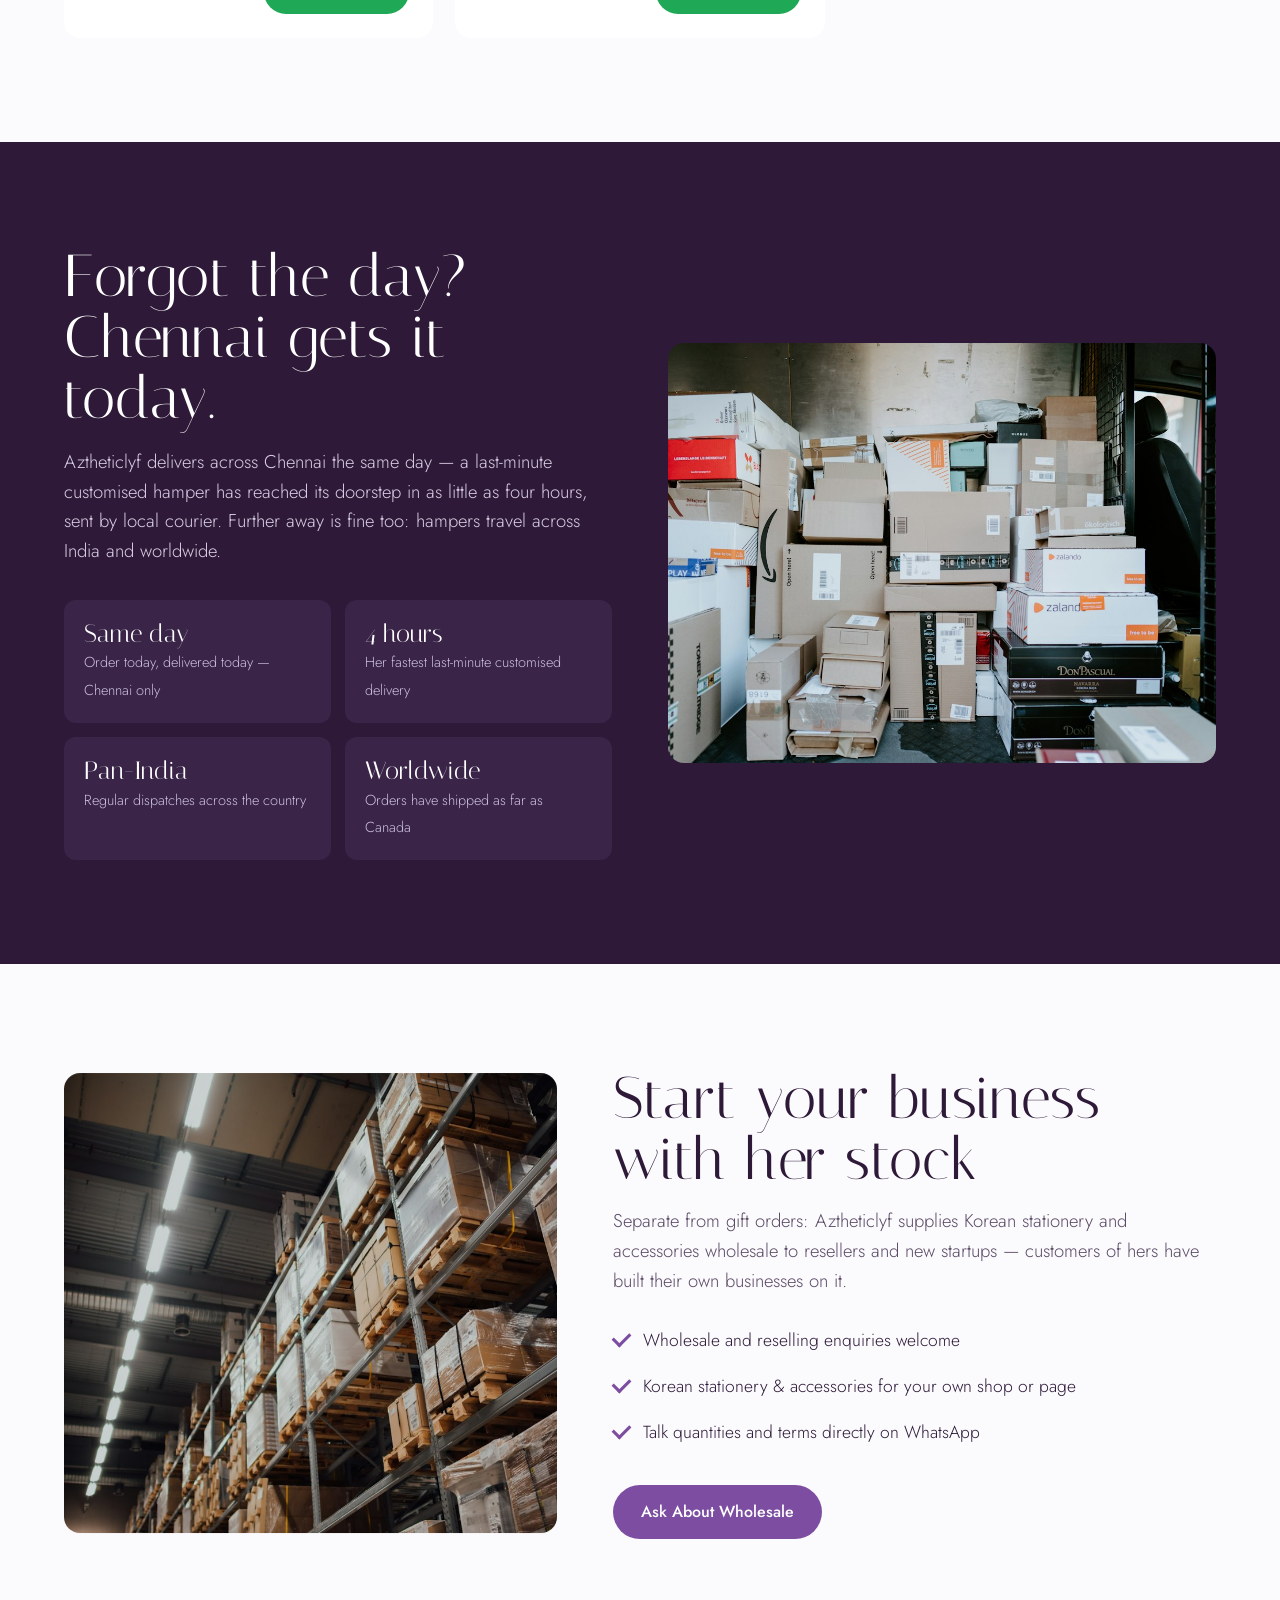
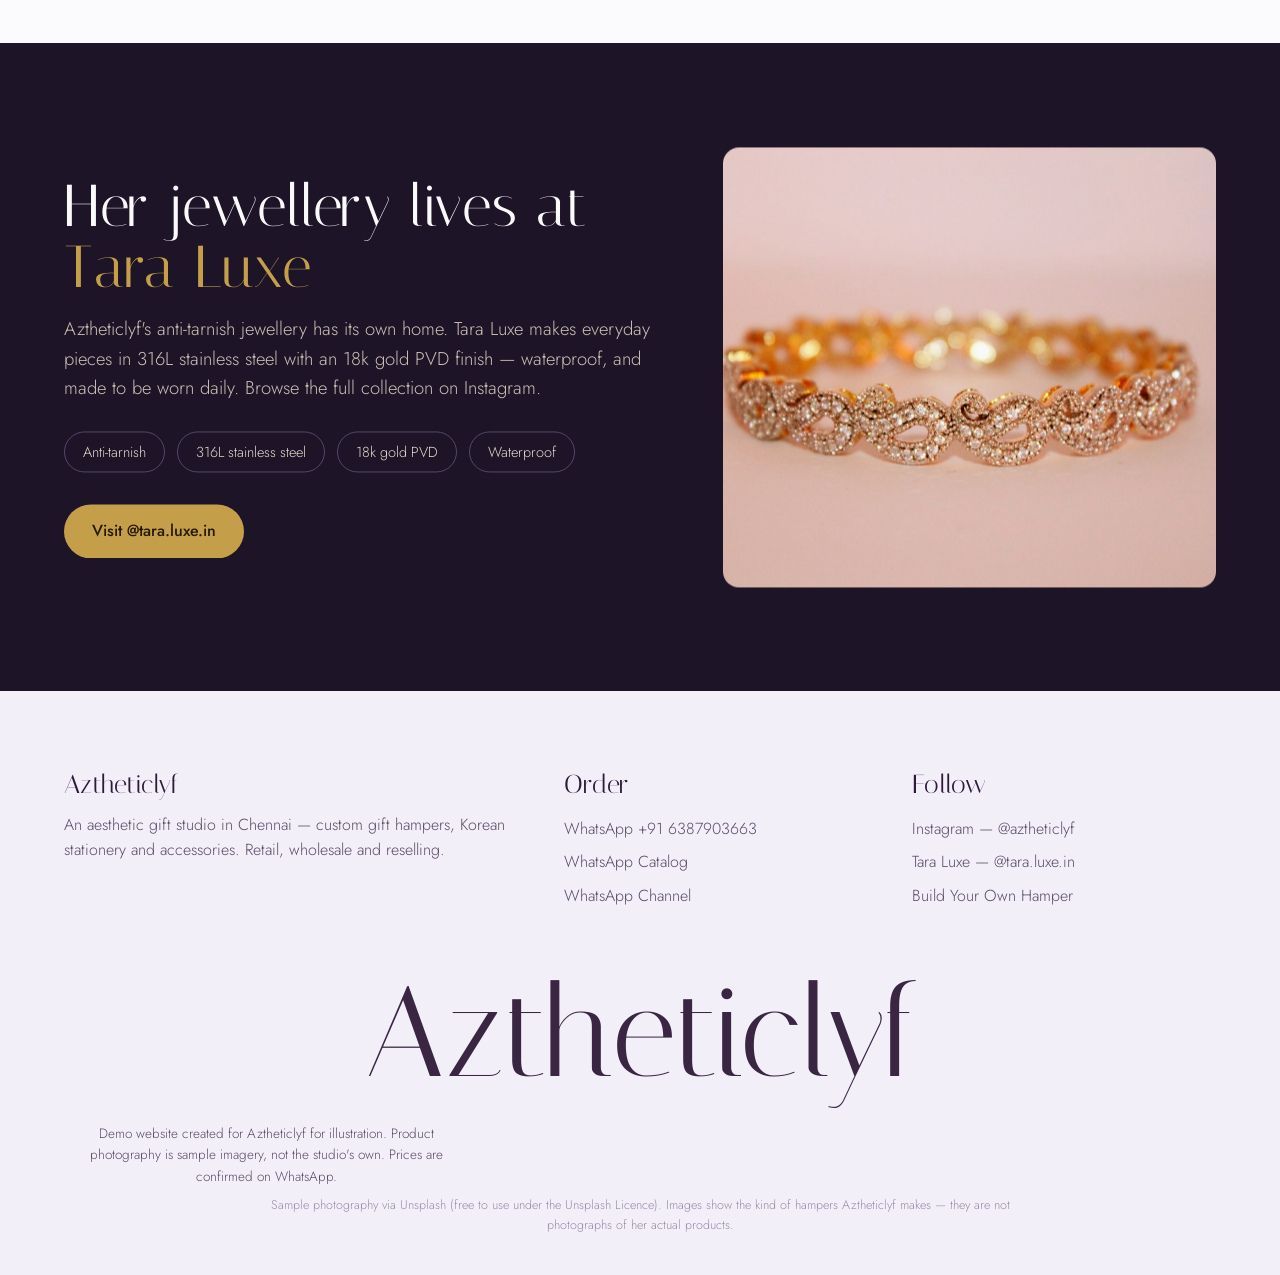
==== commit 076ba0fd: "WhatsApp: point demo contact to site owner's number" ====
--- a/index.html
+++ b/index.html
@@ -205,7 +205,7 @@
       <a href="#wholesale">Wholesale</a>
       <a href="#tara">Tara Luxe</a>
     </nav>
-    <a class="btn small wa" href="https://wa.me/917871501939?text=Hi%20Aztheticlyf!%20I%27d%20like%20to%20order%20a%20gift%20hamper." target="_blank" rel="noopener">Order on WhatsApp</a>
+    <a class="btn small wa" href="https://wa.me/916387903663?text=Hi%20Aztheticlyf!%20I%27d%20like%20to%20order%20a%20gift%20hamper." target="_blank" rel="noopener">Order on WhatsApp</a>
   </div>
 </header>
 
@@ -219,7 +219,7 @@
         <p class="lede reveal">Aztheticlyf is an aesthetic gift studio in Chennai. Choose an occasion, a colour and a hamper — we pack it with Korean stationery, self-care favourites and little things they will actually keep, and send it with your handwritten note.</p>
         <div class="hero-ctas reveal">
           <a class="btn" href="#builder">Build Your Own Hamper</a>
-          <a class="btn ghost" href="https://wa.me/917871501939?text=Hi%20Aztheticlyf!%20I%27d%20like%20to%20order%20a%20gift%20hamper." target="_blank" rel="noopener">WhatsApp Us</a>
+          <a class="btn ghost" href="https://wa.me/916387903663?text=Hi%20Aztheticlyf!%20I%27d%20like%20to%20order%20a%20gift%20hamper." target="_blank" rel="noopener">WhatsApp Us</a>
         </div>
         <div class="hero-meta reveal">
           <div><strong>10,000+</strong><span>happy customers, in her words</span></div>
@@ -327,7 +327,7 @@
           <li>Korean stationery &amp; accessories for your own shop or page</li>
           <li>Talk quantities and terms directly on WhatsApp</li>
         </ul>
-        <a class="btn" href="https://wa.me/917871501939?text=Hi%20Aztheticlyf!%20I%27m%20interested%20in%20WHOLESALE%20%2F%20reselling%20your%20Korean%20stationery%20and%20accessories.%20Please%20share%20the%20details." target="_blank" rel="noopener">Ask About Wholesale</a>
+        <a class="btn" href="https://wa.me/916387903663?text=Hi%20Aztheticlyf!%20I%27m%20interested%20in%20WHOLESALE%20%2F%20reselling%20your%20Korean%20stationery%20and%20accessories.%20Please%20share%20the%20details." target="_blank" rel="noopener">Ask About Wholesale</a>
       </div>
     </div>
   </section>
@@ -357,8 +357,8 @@
       </div>
       <div>
         <h3>Order</h3>
-        <a href="https://wa.me/917871501939" target="_blank" rel="noopener">WhatsApp +91 7871501939</a>
-        <a href="https://wa.me/c/917871501939" target="_blank" rel="noopener">WhatsApp Catalog</a>
+        <a href="https://wa.me/916387903663" target="_blank" rel="noopener">WhatsApp +91 6387903663</a>
+        <a href="https://wa.me/916387903663" target="_blank" rel="noopener">WhatsApp Catalog</a>
         <a href="https://whatsapp.com/channel/0029VbCXET9IXnlwzl1VD32G" target="_blank" rel="noopener">WhatsApp Channel</a>
       </div>
       <div>
@@ -381,7 +381,7 @@
 (function(){
   "use strict";
   document.documentElement.classList.add('js');
-  var WA = "https://wa.me/917871501939";
+  var WA = "https://wa.me/916387903663";
 
   /* ---------- Builder ---------- */
   var OCCASIONS = ["Birthday","Anniversary","For Her","For Him","Just Because","Return Gifts"];
